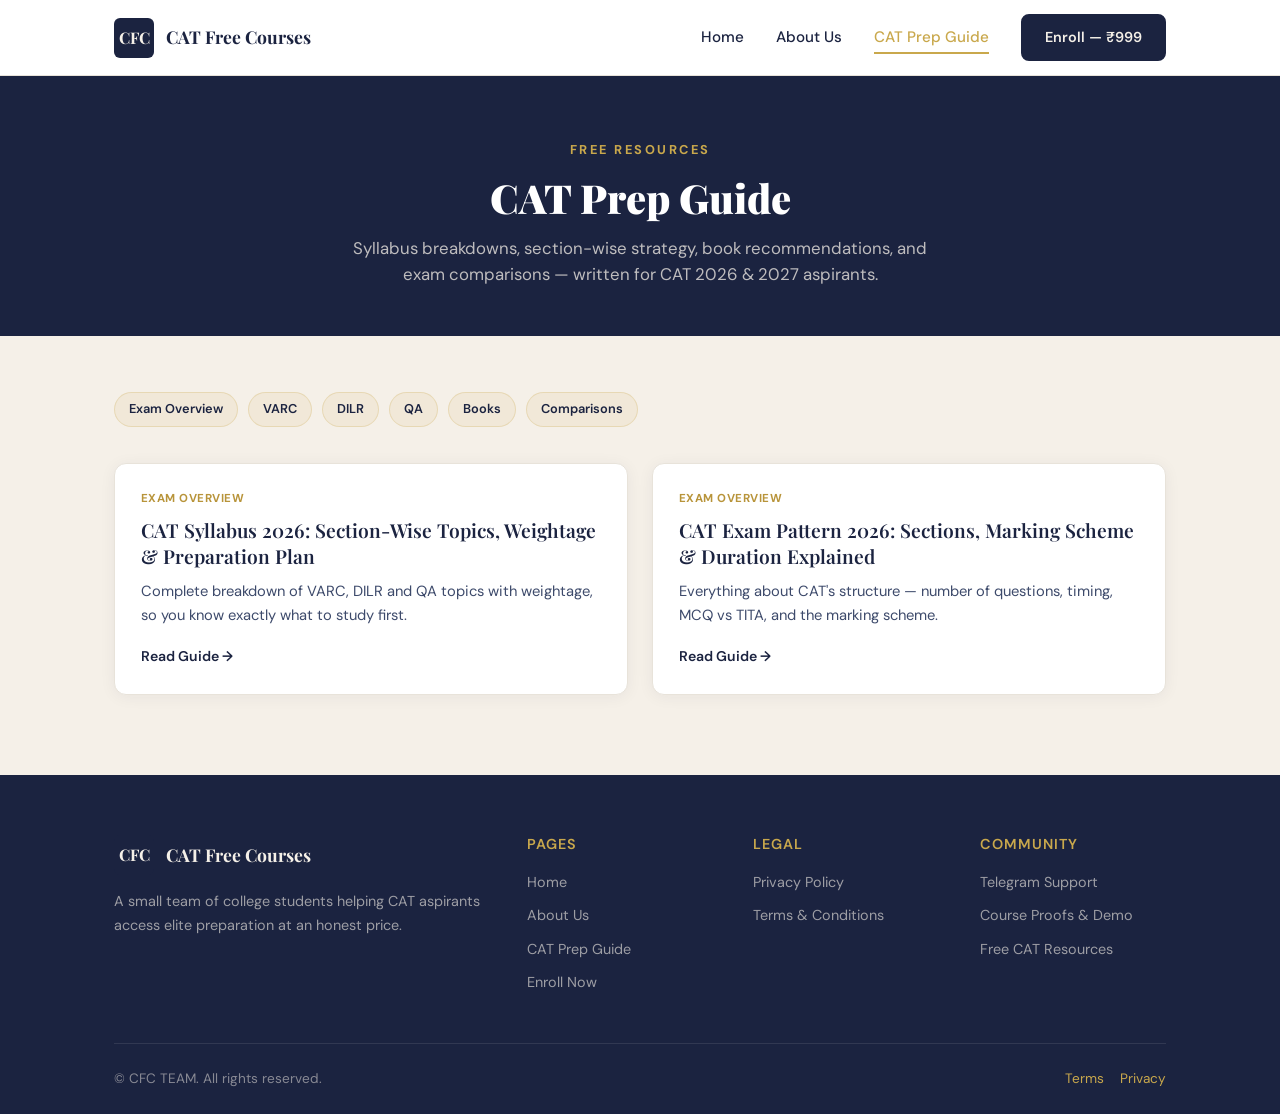
==== blog/index.html @ b79b040c "Phase 2: Add blog section with first 2 SEO articles (CAT Syllabus 2026, CAT Exam Pattern 2026), upda" ====
<!DOCTYPE html>
<html lang="en">
<head>
  <meta charset="UTF-8">
  <meta name="viewport" content="width=device-width, initial-scale=1.0">
  <title>CAT Prep Guide — Syllabus, Strategy & Exam Tips | CAT Free Courses</title>
  <meta name="description" content="Free CAT preparation guides — syllabus, exam pattern, VARC/DILR/QA strategy, book recommendations, and exam comparisons. Updated for CAT 2026.">

  <link rel="canonical" href="https://catfreecourses.online/blog/">

  <!-- Open Graph -->
  <meta property="og:type" content="website">
  <meta property="og:title" content="CAT Prep Guide — Syllabus, Strategy & Exam Tips">
  <meta property="og:description" content="Free CAT preparation guides — syllabus, exam pattern, VARC/DILR/QA strategy, book recommendations, and exam comparisons.">
  <meta property="og:url" content="https://catfreecourses.online/blog/">
  <meta property="og:site_name" content="CAT Free Courses">

  <link rel="preconnect" href="https://fonts.googleapis.com">
  <link rel="preconnect" href="https://fonts.gstatic.com" crossorigin>
  <link href="https://fonts.googleapis.com/css2?family=DM+Sans:opsz,wght@9..40,400;9..40,500;9..40,600;9..40,700&family=Playfair+Display:wght@700;800;900&display=swap" rel="stylesheet">
  <link rel="stylesheet" href="../style.css">
  <link rel="stylesheet" href="blog-style.css">
  <script src="../config.js"></script>
<script type="text/javascript">
(function(c,l,a,r,i,t,y){
c[a]=c[a]||function(){(c[a].q=c[a].q||[]).push(arguments)};
t=l.createElement(r);t.async=1;t.src="https://www.clarity.ms/tag/"+i;
y=l.getElementsByTagName(r)[0];y.parentNode.insertBefore(t,y);
})(window, document, "clarity", "script", "wy7g2sbil3");
</script>
</head>
<body>

<header id="site-header">
  <div class="header-inner">
    <a href="../index.html" class="logo">
      <div class="logo-mark">CFC</div>
      <span class="logo-text">CAT Free Courses</span>
    </a>
    <nav class="site-nav">
      <a href="../index.html" class="nav-link">Home</a>
      <a href="../about.html" class="nav-link">About Us</a>
      <a href="index.html" class="nav-link active">CAT Prep Guide</a>
      <a href="../checkout.html" class="btn btn-navy" style="padding:10px 22px;font-size:0.9rem;">Enroll — ₹999</a>
    </nav>
    <div class="hamburger" id="hamburger"><span></span><span></span><span></span></div>
  </div>
</header>
<div class="mobile-menu" id="mobile-menu">
  <a href="../index.html">Home</a>
  <a href="../about.html">About Us</a>
  <a href="index.html">CAT Prep Guide</a>
  <a href="../checkout.html">Enroll — ₹999</a>
</div>

<section class="blog-hero">
  <div class="container">
    <span class="section-eyebrow">Free Resources</span>
    <h1>CAT Prep Guide</h1>
    <p>Syllabus breakdowns, section-wise strategy, book recommendations, and exam comparisons — written for CAT 2026 &amp; 2027 aspirants.</p>
  </div>
</section>

<section class="blog-grid-wrap">
  <div class="container">
    <div class="blog-category-row">
      <span class="blog-category-tag">Exam Overview</span>
      <span class="blog-category-tag">VARC</span>
      <span class="blog-category-tag">DILR</span>
      <span class="blog-category-tag">QA</span>
      <span class="blog-category-tag">Books</span>
      <span class="blog-category-tag">Comparisons</span>
    </div>

    <div class="blog-grid">

      <div class="blog-card">
        <span class="blog-tag">Exam Overview</span>
        <h3><a href="cat-syllabus-2026.html">CAT Syllabus 2026: Section-Wise Topics, Weightage &amp; Preparation Plan</a></h3>
        <p>Complete breakdown of VARC, DILR and QA topics with weightage, so you know exactly what to study first.</p>
        <a href="cat-syllabus-2026.html" class="blog-read-more">Read Guide →</a>
      </div>

      <div class="blog-card">
        <span class="blog-tag">Exam Overview</span>
        <h3><a href="cat-exam-pattern-2026.html">CAT Exam Pattern 2026: Sections, Marking Scheme &amp; Duration Explained</a></h3>
        <p>Everything about CAT's structure — number of questions, timing, MCQ vs TITA, and the marking scheme.</p>
        <a href="cat-exam-pattern-2026.html" class="blog-read-more">Read Guide →</a>
      </div>

    </div>
  </div>
</section>

<footer id="site-footer">
  <div class="footer-inner">
    <div class="footer-grid">
      <div class="footer-brand">
        <a href="../index.html" class="logo" style="margin-bottom:14px;">
          <div class="logo-mark">CFC</div>
          <span class="logo-text" style="color:var(--cream);">CAT Free Courses</span>
        </a>
        <p>A small team of college students helping CAT aspirants access elite preparation at an honest price.</p>
      </div>
      <div class="footer-col">
        <h4>Pages</h4>
        <ul>
          <li><a href="../index.html">Home</a></li>
          <li><a href="../about.html">About Us</a></li>
          <li><a href="index.html">CAT Prep Guide</a></li>
          <li><a href="../checkout.html">Enroll Now</a></li>
        </ul>
      </div>
      <div class="footer-col">
        <h4>Legal</h4>
        <ul>
          <li><a href="../privacy.html">Privacy Policy</a></li>
          <li><a href="../terms.html">Terms &amp; Conditions</a></li>
        </ul>
      </div>
      <div class="footer-col">
        <h4>Community</h4>
        <ul>
          <li><a id="f-tg" href="#">Telegram Support</a></li>
          <li><a id="f-demo" href="#">Course Proofs &amp; Demo</a></li>
          <li><a id="f-free" href="#">Free CAT Resources</a></li>
        </ul>
      </div>
    </div>
    <div class="footer-bottom">
      <p>© CFC TEAM. All rights reserved.</p>
      <div style="display:flex;gap:16px;">
        <a href="../terms.html">Terms</a>
        <a href="../privacy.html">Privacy</a>
      </div>
    </div>
  </div>
</footer>

<script>
const header = document.getElementById('site-header');
window.addEventListener('scroll', () => header.classList.toggle('scrolled', window.scrollY > 40));
const ham = document.getElementById('hamburger');
const mob = document.getElementById('mobile-menu');
ham.addEventListener('click', () => mob.classList.toggle('open'));
document.getElementById('f-tg').href = CONFIG.links.telegram_admin;
document.getElementById('f-demo').href = CONFIG.links.telegram_demo_proofs;
document.getElementById('f-free').href = CONFIG.links.free_resources;
</script>
</body>
</html>
---- style.css ----
/* ============================================
   CAT FREE COURSES — PREMIUM LIGHT THEME
   Single unified theme. No dark mode. No toggle.
   ============================================ */

:root {
  --cream:          #F5F0E8;
  --white:          #FFFFFF;
  --navy:           #1B2340;
  --navy-soft:      #2C3659;
  --gold:           #C9A84C;
  --gold-hover:     #B8943A;
  --gold-light:     #E8D28A;
  --gold-dim:       rgba(201, 168, 76, 0.10);
  --gold-border:    rgba(201, 168, 76, 0.25);
  --text-primary:   #1B2340;
  --text-secondary: #3D4A6B;
  --text-muted:     #7A8099;
  --border:         #E8E3DA;
  --success:        #2D7A4F;
  --danger:         #c0392b;

  --container:  1100px;
  --radius:     12px;
  --radius-sm:  8px;
  --transition: all 0.2s ease;
  --shadow-card:       0 2px 16px rgba(27,35,64,0.06);
  --shadow-card-hover: 0 8px 32px rgba(27,35,64,0.12);
  --shadow-sm:         0 2px 8px rgba(0,0,0,0.04);
}

/* ─── RESET ─────────────────────────────── */
*, *::before, *::after { box-sizing: border-box; margin: 0; padding: 0; }
html { scroll-behavior: smooth; font-size: 16px; overflow-x: hidden; }
body {
  font-family: 'DM Sans', sans-serif;
  background: var(--cream);
  color: var(--text-primary);
  line-height: 1.6;
  -webkit-font-smoothing: antialiased;
}

/* ─── TYPOGRAPHY ─────────────────────────── */
h1, h2, h3, h4, h5, h6 {
  font-family: 'Playfair Display', serif;
  color: var(--navy);
  font-weight: 700;
  line-height: 1.25;
}
h1 { font-size: 3rem;   font-weight: 900; }
h2 { font-size: 2.25rem; font-weight: 700; }
h3 { font-size: 1.25rem; font-weight: 600; font-family: 'DM Sans', sans-serif; }
h4 { font-size: 1.1rem;  font-weight: 600; font-family: 'DM Sans', sans-serif; }
p  { color: var(--text-secondary); }
a  { color: inherit; text-decoration: none; transition: var(--transition); }
a:hover { color: var(--gold); }
small, .text-muted { color: var(--text-muted); font-size: 0.875rem; }

/* ─── LAYOUT ─────────────────────────────── */
.container {
  max-width: var(--container);
  margin: 0 auto;
  padding: 0 24px;
}
section { padding: 80px 0; }

/* ─── HEADER ─────────────────────────────── */
header {
  background: var(--white);
  border-bottom: 1px solid var(--border);
  position: sticky;
  top: 0;
  z-index: 100;
  transition: var(--transition);
}
header.scrolled { box-shadow: 0 2px 20px rgba(27,35,64,0.08); }

.header-inner {
  display: flex;
  align-items: center;
  justify-content: space-between;
  max-width: var(--container);
  margin: 0 auto;
  padding: 14px 24px;
}

.logo {
  display: flex;
  align-items: center;
  gap: 12px;
  text-decoration: none;
}
.logo-mark {
  width: 40px; height: 40px;
  background: var(--navy);
  color: var(--cream);
  border-radius: 6px;
  display: flex; align-items: center; justify-content: center;
  font-family: 'Playfair Display', serif;
  font-weight: 700; font-size: 1rem;
  flex-shrink: 0;
}
.logo-text {
  font-family: 'Playfair Display', serif;
  font-weight: 700; font-size: 1.1rem;
  color: var(--navy);
}

.site-nav {
  display: flex;
  align-items: center;
  gap: 32px;
}
.nav-link {
  font-size: 0.95rem; font-weight: 500;
  color: var(--navy);
  position: relative;
  transition: var(--transition);
}
.nav-link:hover, .nav-link.active { color: var(--gold); }
.nav-link::after {
  content: '';
  position: absolute; bottom: -4px; left: 0;
  width: 0; height: 2px;
  background: var(--gold);
  transition: width 0.2s ease;
}
.nav-link:hover::after, .nav-link.active::after { width: 100%; }

/* ─── BUTTONS ────────────────────────────── */
.btn {
  font-family: 'DM Sans', sans-serif;
  font-weight: 600;
  border-radius: var(--radius-sm);
  transition: var(--transition);
  display: inline-flex;
  align-items: center;
  justify-content: center;
  cursor: pointer;
  border: none;
}
.btn-primary {
  background: var(--gold);
  color: var(--navy);
  padding: 14px 32px;
  border: 2px solid var(--gold);
  font-size: 1rem;
}
.btn-primary:hover {
  background: var(--gold-hover);
  border-color: var(--gold-hover);
  color: var(--navy);
  box-shadow: 0 4px 16px rgba(201,168,76,0.3);
}
.btn-navy {
  background: var(--navy);
  color: var(--cream);
  padding: 14px 32px;
  border: 2px solid var(--navy);
  font-size: 1rem;
}
.btn-navy:hover {
  background: var(--navy-soft);
  border-color: var(--navy-soft);
  color: var(--cream);
}
.btn-ghost {
  background: transparent;
  border: 1.5px solid var(--gold);
  color: var(--navy);
  padding: 13px 32px;
  font-size: 1rem;
}
.btn-ghost:hover {
  background: var(--gold);
  color: var(--navy);
}
.btn-ghost-navy {
  background: transparent;
  border: 1.5px solid var(--navy);
  color: var(--navy);
  padding: 13px 32px;
  font-size: 1rem;
}
.btn-ghost-navy:hover {
  background: var(--navy);
  color: var(--cream);
}
.btn-full { width: 100%; }

/* ─── MOBILE MENU ────────────────────────── */
.hamburger {
  display: none;
  flex-direction: column;
  gap: 5px;
  cursor: pointer;
  padding: 8px;
}
.hamburger span {
  width: 24px; height: 2px;
  background: var(--navy);
  transition: var(--transition);
  display: block;
}
.mobile-menu {
  display: none;
  background: var(--white);
  border-bottom: 1px solid var(--border);
  position: sticky;
  top: 69px;
  z-index: 99;
}
.mobile-menu.open { display: block; }
.mobile-menu a {
  display: block;
  padding: 14px 24px;
  font-weight: 500;
  color: var(--navy);
  border-bottom: 1px solid var(--border);
}
.mobile-menu a:hover { background: var(--gold-dim); color: var(--gold); }

/* ─── HERO ───────────────────────────────── */
.hero {
  background: var(--cream);
  padding: 100px 0 80px;
  position: relative;
  overflow: hidden;
}
.hero::before {
  content: '';
  position: absolute;
  inset: 0;
  background-image:
    linear-gradient(var(--border) 1px, transparent 1px),
    linear-gradient(90deg, var(--border) 1px, transparent 1px);
  background-size: 40px 40px;
  opacity: 0.15;
  pointer-events: none;
}
.hero-content {
  max-width: 680px;
  margin: 0 auto;
  text-align: center;
  position: relative;
}
.hero-free-badge {
  display: inline-flex;
  align-items: center;
  gap: 10px;
  background: var(--white);
  border: 1px solid var(--gold-border);
  padding: 8px 18px;
  border-radius: 24px;
  margin-bottom: 32px;
  box-shadow: var(--shadow-sm);
  font-size: 0.9rem;
  color: var(--navy);
  font-weight: 500;
}
.badge-icon {
  width: 22px; height: 22px;
  background: var(--gold);
  border-radius: 50%;
  display: flex; align-items: center; justify-content: center;
  flex-shrink: 0;
}
.hero-title {
  font-family: 'Playfair Display', serif;
  font-size: 3.75rem;
  font-weight: 900;
  line-height: 1.1;
  margin-bottom: 24px;
  color: var(--navy);
}
.hero-title strong { color: var(--gold); font-style: italic; }
.hero-sub {
  font-size: 1.125rem;
  color: var(--text-secondary);
  margin-bottom: 40px;
  line-height: 1.75;
  max-width: 560px;
  margin-left: auto;
  margin-right: auto;
}
.hero-ctas {
  display: flex;
  flex-direction: column;
  align-items: center;
  gap: 16px;
  margin-bottom: 60px;
}
.hero-stats {
  display: flex;
  justify-content: center;
  gap: 48px;
  flex-wrap: wrap;
  padding-top: 40px;
  border-top: 1px solid var(--border);
}
.stat-item { text-align: center; }
.stat-num {
  font-family: 'Playfair Display', serif;
  font-size: 2.25rem;
  font-weight: 800;
  color: var(--navy);
  display: block;
}
.stat-label {
  font-size: 0.85rem;
  color: var(--text-muted);
  margin-top: 4px;
  display: block;
}

/* ─── TRUST BAR ──────────────────────────── */
.trust-bar {
  background: var(--white);
  padding: 18px 0;
  overflow: hidden;
  border-top: 1px solid var(--border);
  border-bottom: 1px solid var(--border);
}
.trust-track {
  display: flex;
  gap: 56px;
  animation: trust-scroll 30s linear infinite;
  white-space: nowrap;
}
.trust-item {
  display: inline-flex;
  align-items: center;
  gap: 10px;
  color: var(--text-muted);
  font-size: 0.875rem;
  flex-shrink: 0;
}
.trust-item .dot {
  width: 6px; height: 6px;
  background: var(--gold);
  border-radius: 50%;
  flex-shrink: 0;
}
@keyframes trust-scroll {
  0%   { transform: translateX(0); }
  100% { transform: translateX(-50%); }
}

/* ─── SECTION COMMON ─────────────────────── */
.section-center {
  text-align: center;
  max-width: 680px;
  margin: 0 auto 56px;
}
.section-eyebrow {
  display: block;
  font-size: 0.8rem;
  font-weight: 700;
  color: var(--gold);
  letter-spacing: 2.5px;
  text-transform: uppercase;
  margin-bottom: 12px;
}
.section-title {
  font-family: 'Playfair Display', serif;
  font-size: 2.5rem;
  font-weight: 700;
  color: var(--navy);
  margin-bottom: 16px;
}
.section-sub {
  font-size: 1.05rem;
  color: var(--text-secondary);
  line-height: 1.7;
}
/* Gold rule above section titles */
.section-center .section-title::before,
.section-center h2::before {
  content: '';
  display: block;
  width: 40px; height: 2px;
  background: var(--gold);
  margin: 0 auto 16px;
}

/* ─── WHAT YOU'LL GET ────────────────────── */
.what-you-get-grid {
  display: grid;
  grid-template-columns: 1fr 1fr;
  gap: 28px;
  margin-top: 48px;
  align-items: start;
}
/* Free card */
.free-course-card {
  background: var(--white);
  border: 2px solid var(--gold-border);
  border-radius: var(--radius);
  padding: 36px;
  box-shadow: var(--shadow-card);
  transition: var(--transition);
}
.free-course-card:hover {
  border-color: var(--gold);
  box-shadow: var(--shadow-card-hover);
}
/* Premium card */
.premium-course-card {
  background: var(--white);
  border: 2px solid var(--navy-soft);
  border-top: 4px solid var(--gold);
  border-radius: var(--radius);
  padding: 36px;
  box-shadow: var(--shadow-card);
  transition: var(--transition);
  position: relative;
}
.premium-course-card:hover {
  box-shadow: var(--shadow-card-hover);
}
.premium-course-card::before {
  content: 'Best Value';
  position: absolute;
  top: -14px; right: 28px;
  background: var(--gold);
  color: var(--navy);
  padding: 4px 14px;
  border-radius: 12px;
  font-size: 0.75rem;
  font-weight: 700;
  font-family: 'DM Sans', sans-serif;
  letter-spacing: 0.5px;
}

/* Card badges */
.pricing-badge-top {
  display: inline-block;
  padding: 5px 14px;
  border-radius: 20px;
  font-size: 0.8rem;
  font-weight: 700;
  font-family: 'DM Sans', sans-serif;
  letter-spacing: 0.5px;
  margin-bottom: 16px;
}
.badge-free {
  background: var(--gold-dim);
  border: 1px solid var(--gold-border);
  color: var(--gold-hover);
}
.badge-premium {
  background: var(--navy);
  border: 1px solid var(--navy);
  color: var(--cream);
}

.pricing-name {
  font-family: 'Playfair Display', serif;
  font-size: 1.4rem;
  font-weight: 700;
  color: var(--navy);
  margin-bottom: 20px;
}

/* Price display */
.price-block {
  margin-bottom: 24px;
  text-align: center;
}
.price-original {
  font-size: 1.1rem;
  color: var(--text-muted);
  text-decoration: line-through;
  display: block;
  margin-bottom: 4px;
}
.price-current {
  font-family: 'Playfair Display', serif;
  font-size: 3rem;
  font-weight: 800;
  color: var(--gold);
  display: block;
  line-height: 1;
}
.price-coupon-note {
  font-size: 0.82rem;
  color: var(--text-muted);
  margin-top: 8px;
}
.price-coupon-note strong { color: var(--gold-hover); }

/* Checklist */
.pricing-checklist-simple {
  list-style: none;
  padding: 0; margin: 0;
  margin: 20px 0 28px;
}
.pricing-checklist-simple li {
  display: flex;
  align-items: flex-start;
  gap: 10px;
  padding: 9px 0;
  border-bottom: 1px solid var(--border);
  font-size: 0.95rem;
  color: var(--text-secondary);
}
.pricing-checklist-simple li:last-child { border-bottom: none; }
.check-icon {
  color: var(--gold);
  font-weight: 700;
  font-size: 0.9rem;
  flex-shrink: 0;
  margin-top: 2px;
}

/* ─── DEMO GRID ──────────────────────────── */
.demo-grid {
  display: grid;
  grid-template-columns: repeat(auto-fit, minmax(260px, 1fr));
  gap: 24px;
  margin-top: 40px;
}
.demo-card {
  background: var(--white);
  border: 1px solid var(--border);
  border-radius: var(--radius);
  padding: 32px 28px;
  text-align: center;
  box-shadow: var(--shadow-card);
  transition: var(--transition);
  text-decoration: none;
  display: block;
}
.demo-card:hover {
  box-shadow: var(--shadow-card-hover);
  border-color: var(--gold-border);
}
.demo-icon {
  width: 64px; height: 64px;
  background: var(--gold-dim);
  border: 1px solid var(--gold-border);
  border-radius: 50%;
  display: flex;
  align-items: center;
  justify-content: center;
  margin: 0 auto 20px;
}
.demo-card h3 {
  font-size: 1.1rem;
  margin-bottom: 8px;
  color: var(--navy);
}
.demo-card p {
  font-size: 0.9rem;
  color: var(--text-secondary);
  margin-bottom: 14px;
  line-height: 1.6;
}
.demo-arrow {
  color: var(--gold);
  font-size: 0.85rem;
  font-weight: 600;
}

/* ─── REVIEWS ────────────────────────────── */
.reviews-grid {
  display: grid;
  grid-template-columns: repeat(auto-fit, minmax(260px, 1fr));
  gap: 24px;
  margin-top: 40px;
}
.review-card {
  background: var(--white);
  border: 1px solid var(--border);
  border-radius: var(--radius);
  overflow: hidden;
  box-shadow: var(--shadow-card);
}
.review-card img {
  width: 100%;
  height: 520px;
  object-fit: contain;
  display: block;
}
.review-meta {
  padding: 14px 16px;
  text-align: center;
}
.review-meta span {
  display: block;
  font-size: 0.9rem;
  font-weight: 600;
  color: var(--navy);
}
.review-meta .stars { color: var(--gold); font-size: 0.85rem; margin-top: 4px; }
.reviews-placeholder {
  grid-column: 1 / -1;
  text-align: center;
  padding: 60px 20px;
  color: var(--text-secondary);
}
.reviews-placeholder a { color: var(--gold); }

/* ─── TESTIMONIALS ───────────────────────── */
.testimonials-scroll {
  display: flex;
  gap: 24px;
  overflow-x: auto;
  padding-bottom: 20px;
  margin-top: 40px;
  scroll-behavior: smooth;
}
.testimonials-scroll::-webkit-scrollbar { height: 4px; }
.testimonials-scroll::-webkit-scrollbar-track { background: var(--border); }
.testimonials-scroll::-webkit-scrollbar-thumb { background: var(--gold); border-radius: 4px; }
.testimonial-card {
  background: var(--white);
  border: 1px solid var(--border);
  border-radius: var(--radius);
  padding: 28px;
  min-width: 300px;
  box-shadow: var(--shadow-card);
  transition: var(--transition);
  flex-shrink: 0;
}
.testimonial-card:hover {
  border-color: var(--gold-border);
  box-shadow: var(--shadow-card-hover);
}
.t-stars { color: var(--gold); font-size: 1rem; margin-bottom: 12px; }
.t-text {
  font-size: 0.95rem;
  color: var(--text-secondary);
  font-style: italic;
  margin-bottom: 14px;
  line-height: 1.65;
}
.t-name { font-weight: 600; color: var(--navy); font-size: 0.9rem; }

/* ─── PRICING SECTION ────────────────────── */
.pricing-wrap {
  max-width: 500px;
  margin: 0 auto;
}
.pricing-card {
  background: var(--white);
  border: 1px solid var(--border);
  border-top: 3px solid var(--gold);
  border-radius: var(--radius);
  padding: 40px;
  box-shadow: var(--shadow-card);
  transition: var(--transition);
}
.pricing-card:hover {
  box-shadow: var(--shadow-card-hover);
  border-color: var(--gold);
  border-top-color: var(--gold);
}
.pricing-checklist {
  list-style: none;
  display: grid;
  grid-template-columns: 1fr 1fr;
  gap: 14px;
  margin: 24px 0 32px;
}
.pricing-checklist li {
  display: flex;
  align-items: flex-start;
  gap: 10px;
  font-size: 0.9rem;
  color: var(--text-secondary);
}
.pricing-checklist li .check-icon {
  min-width: 20px; height: 20px;
  background: var(--gold);
  color: var(--navy);
  border-radius: 50%;
  display: flex; align-items: center; justify-content: center;
  font-size: 11px;
  font-weight: 700;
  flex-shrink: 0;
  margin-top: 2px;
}

/* ─── FAQ ────────────────────────────────── */
.faq-list {
  max-width: 700px;
  margin: 0 auto 48px;
}
.faq-item {
  background: var(--white);
  border: 1px solid var(--border);
  border-radius: var(--radius);
  overflow: hidden;
  margin-bottom: 10px;
  transition: var(--transition);
}
.faq-item:hover { border-color: var(--gold-border); box-shadow: var(--shadow-sm); }
.faq-item.open { background: var(--gold-dim); border-color: var(--gold-border); }
.faq-q {
  display: flex;
  align-items: center;
  justify-content: space-between;
  padding: 18px 22px;
  cursor: pointer;
  font-family: 'DM Sans', sans-serif;
  font-weight: 500;
  color: var(--navy);
  font-size: 1rem;
  background: transparent;
  border: none;
  width: 100%;
  text-align: left;
}
.faq-q:hover { color: var(--gold); }
.faq-toggle {
  width: 28px; height: 28px;
  border-radius: 50%;
  border: 1px solid var(--gold-border);
  background: transparent;
  color: var(--text-secondary);
  font-size: 1.2rem;
  font-weight: 700;
  display: flex; align-items: center; justify-content: center;
  transition: var(--transition);
  flex-shrink: 0;
}
.faq-item.open .faq-toggle {
  background: var(--gold);
  color: var(--navy);
  border-color: var(--gold);
}
.faq-a { max-height: 0; overflow: hidden; transition: max-height 0.25s ease; }
.faq-a-inner {
  padding: 4px 22px 18px;
  color: var(--text-secondary);
  font-size: 0.95rem;
  line-height: 1.7;
}
.faq-item.open .faq-a { max-height: 500px; }

/* ─── WHO IS THIS FOR ────────────────────── */
.target-cards {
  display: flex;
  flex-wrap: wrap;
  justify-content: center;
  gap: 24px;
  margin: 40px 0;
}
.target-card {
  background: var(--white);
  border: 1px solid var(--border);
  border-radius: var(--radius);
  padding: 32px 28px;
  flex: 1;
  max-width: 300px;
  box-shadow: var(--shadow-card);
  transition: var(--transition);
}
.target-card:hover { box-shadow: var(--shadow-card-hover); border-color: var(--gold-border); }
.target-year {
  font-family: 'Playfair Display', serif;
  font-size: 2rem;
  font-weight: 800;
  color: var(--gold);
  display: block;
  margin-bottom: 12px;
}
.target-note {
  text-align: center;
  font-size: 0.95rem;
  color: var(--text-secondary);
  max-width: 600px;
  margin: 0 auto;
  line-height: 1.7;
}

/* ─── FOOTER ─────────────────────────────── */
footer {
  background: var(--navy);
  color: var(--cream);
  padding: 60px 0 24px;
}
.footer-inner {
  max-width: var(--container);
  margin: 0 auto;
  padding: 0 24px;
}
.footer-grid {
  display: grid;
  grid-template-columns: 2fr 1fr 1fr 1fr;
  gap: 40px;
  margin-bottom: 40px;
}
.footer-brand p {
  color: rgba(245,240,232,0.6);
  font-size: 0.9rem;
  line-height: 1.7;
  margin-top: 14px;
}
.footer-col h4 {
  color: var(--gold);
  font-size: 0.9rem;
  margin-bottom: 16px;
  font-weight: 600;
  text-transform: uppercase;
  letter-spacing: 1px;
  font-family: 'DM Sans', sans-serif;
}
.footer-col ul { list-style: none; }
.footer-col li { margin-bottom: 8px; }
.footer-col a {
  color: rgba(245,240,232,0.6);
  font-size: 0.9rem;
  transition: var(--transition);
}
.footer-col a:hover { color: var(--gold); }
.footer-bottom {
  border-top: 1px solid rgba(245,240,232,0.1);
  padding-top: 24px;
  display: flex;
  justify-content: space-between;
  align-items: center;
  flex-wrap: wrap;
  gap: 12px;
}
.footer-bottom p { color: rgba(245,240,232,0.5); font-size: 0.85rem; }
.footer-bottom a { color: var(--gold); font-size: 0.85rem; }

/* ─── CHECKOUT PAGE ──────────────────────── */
.checkout-page {
  background: var(--cream);
  min-height: 80vh;
  padding: 60px 20px;
}
.checkout-wrap {
  max-width: 540px;
  margin: 0 auto;
}

/* Stepper */
.stepper {
  display: flex;
  align-items: center;
  justify-content: center;
  margin-bottom: 40px;
  gap: 0;
}
.step-node {
  display: flex;
  flex-direction: column;
  align-items: center;
  gap: 8px;
  position: relative;
}
.step-circle {
  width: 36px; height: 36px;
  border-radius: 50%;
  border: 2px solid var(--border);
  background: var(--white);
  display: flex; align-items: center; justify-content: center;
  font-family: 'DM Sans', sans-serif;
  font-weight: 600;
  font-size: 0.9rem;
  color: var(--text-muted);
  transition: var(--transition);
}
.step-label {
  font-size: 0.78rem;
  font-weight: 500;
  color: var(--text-muted);
  transition: var(--transition);
}
.step-node.active .step-circle {
  border-color: var(--gold);
  background: var(--gold);
  color: var(--navy);
}
.step-node.active .step-label { color: var(--navy); }
.step-node.done .step-circle {
  border-color: var(--success);
  background: var(--success);
  color: var(--white);
}
.step-line {
  flex: 1;
  height: 2px;
  background: var(--border);
  min-width: 60px;
  transition: var(--transition);
  margin-top: -18px;
}
.step-line.done { background: var(--success); }

/* Panels */
.checkout-panel { display: none; }
.checkout-panel.active { display: block; }
.panel-header { margin-bottom: 28px; }
.panel-header h2 {
  font-family: 'Playfair Display', serif;
  font-size: 1.75rem;
  color: var(--navy);
  margin-bottom: 8px;
}
.panel-header p { color: var(--text-secondary); font-size: 0.95rem; }

/* Course Summary Card */
.course-summary-card {
  background: var(--white);
  border: 1px solid var(--border);
  border-top: 3px solid var(--gold);
  border-radius: var(--radius);
  padding: 28px;
  box-shadow: var(--shadow-card);
  margin-bottom: 20px;
}
.cs-price {
  display: flex;
  align-items: baseline;
  gap: 14px;
  margin: 14px 0 20px;
}
.cs-original {
  font-size: 1rem;
  color: var(--text-muted);
  text-decoration: line-through;
}
.cs-current {
  font-family: 'Playfair Display', serif;
  font-size: 2.25rem;
  font-weight: 800;
  color: var(--gold);
}
.cs-list {
  list-style: none;
  margin: 0 0 16px;
}
.cs-list li {
  display: flex;
  align-items: center;
  gap: 10px;
  padding: 8px 0;
  border-bottom: 1px solid var(--border);
  font-size: 0.9rem;
  color: var(--text-secondary);
}
.cs-list li:last-child { border-bottom: none; }
.ck {
  color: var(--gold);
  font-weight: 700;
  flex-shrink: 0;
}
.course-meta {
  display: flex;
  flex-wrap: wrap;
  gap: 8px;
  margin-top: 14px;
}
.meta-tag {
  background: var(--gold-dim);
  border: 1px solid var(--gold-border);
  color: var(--gold-hover);
  padding: 4px 12px;
  border-radius: 12px;
  font-size: 0.78rem;
  font-weight: 600;
}

/* Coupon Section */
.coupon-section {
  background: var(--white);
  border: 1px solid var(--border);
  border-radius: var(--radius-sm);
  padding: 20px;
  margin-bottom: 20px;
}
.coupon-section label {
  display: block;
  font-size: 0.9rem;
  font-weight: 500;
  color: var(--navy);
  margin-bottom: 10px;
}
.coupon-row {
  display: flex;
  gap: 10px;
}
.coupon-row input {
  flex: 1;
  padding: 10px 14px;
  border: 1px solid var(--border);
  border-radius: var(--radius-sm);
  background: var(--cream);
  color: var(--navy);
  font-family: 'DM Sans', sans-serif;
  font-size: 0.95rem;
  outline: none;
  transition: var(--transition);
}
.coupon-row input:focus { border-color: var(--gold); box-shadow: 0 0 0 3px var(--gold-dim); }
.coupon-row input::placeholder { color: var(--text-muted); }
.coupon-row button {
  padding: 10px 20px;
  background: var(--gold);
  color: var(--navy);
  border: none;
  border-radius: var(--radius-sm);
  font-weight: 600;
  font-family: 'DM Sans', sans-serif;
  cursor: pointer;
  transition: var(--transition);
}
.coupon-row button:hover { background: var(--gold-hover); }
#coupon-message { font-size: 0.8rem; margin-top: 8px; }

/* QR Section */
.qr-container {
  background: var(--white);
  border: 1px solid var(--border);
  border-radius: var(--radius);
  padding: 32px;
  text-align: center;
  box-shadow: var(--shadow-card);
  margin-bottom: 20px;
}
.qr-box {
  display: flex;
  justify-content: center;
  align-items: center;
  width: 210px;
  height: 210px;
  background: var(--white);
  border: 1px solid var(--border);
  border-radius: 8px;
  margin: 0 auto 20px;
  padding: 5px;
}
.qr-expired-msg {
  display: none;
  flex-direction: column;
  align-items: center;
  gap: 10px;
  color: var(--text-secondary);
  font-size: 0.9rem;
}
.amount-tag {
  font-family: 'Playfair Display', serif;
  font-size: 2.5rem;
  font-weight: 800;
  color: var(--gold);
  margin-bottom: 16px;
}
.upi-copy-row {
  display: flex;
  align-items: center;
  justify-content: center;
  gap: 12px;
  background: var(--cream);
  border: 1px solid var(--border);
  border-radius: var(--radius-sm);
  padding: 10px 16px;
  margin-bottom: 20px;
}
.upi-id-text {
  font-family: 'DM Sans', sans-serif;
  font-size: 0.95rem;
  color: var(--navy);
  font-weight: 500;
}
.copy-btn {
  padding: 6px 14px;
  background: var(--gold-dim);
  border: 1px solid var(--gold-border);
  border-radius: 6px;
  color: var(--gold-hover);
  font-weight: 600;
  font-size: 0.8rem;
  cursor: pointer;
  font-family: 'DM Sans', sans-serif;
  transition: var(--transition);
}
.copy-btn:hover { background: var(--gold); color: var(--navy); }
.timer-section { margin-top: 4px; }
.timer-label { font-size: 0.8rem; color: var(--text-muted); margin-bottom: 8px; }
.timer-bar {
  height: 4px;
  background: var(--border);
  border-radius: 4px;
  overflow: hidden;
  margin-bottom: 8px;
}
.timer-fill {
  height: 100%;
  background: var(--gold);
  border-radius: 4px;
  transition: width 1s linear, background 0.5s;
}
.timer-fill.warning { background: #e67e22; }
.timer-display {
  font-family: 'Playfair Display', serif;
  font-size: 1.4rem;
  font-weight: 700;
  color: var(--navy);
}
.timer-display.warning { color: #e67e22; }

/* Payment steps */
.payment-steps {
  background: var(--cream);
  border: 1px solid var(--border);
  border-left: 3px solid var(--gold);
  border-radius: var(--radius-sm);
  padding: 20px 24px;
  margin-bottom: 20px;
}
.payment-steps h4 { color: var(--navy); margin-bottom: 12px; font-size: 0.95rem; }
.payment-steps ol {
  list-style: decimal;
  padding-left: 20px;
}
.payment-steps li {
  font-size: 0.9rem;
  color: var(--text-secondary);
  padding: 4px 0;
  line-height: 1.55;
}

/* Proof Form */
.proof-form { padding: 0; }
.form-field { margin-bottom: 18px; }
.form-field label {
  display: block;
  font-size: 0.875rem;
  font-weight: 600;
  color: var(--navy);
  margin-bottom: 8px;
}
.form-field input {
  width: 100%;
  padding: 12px 16px;
  border: 1px solid var(--border);
  border-radius: var(--radius-sm);
  background: var(--white);
  color: var(--navy);
  font-family: 'DM Sans', sans-serif;
  font-size: 0.95rem;
  outline: none;
  transition: var(--transition);
}
.form-field input:focus {
  border-color: var(--gold);
  box-shadow: 0 0 0 3px var(--gold-dim);
}
.form-field input::placeholder { color: var(--text-muted); }
.file-label {
  display: block;
  border: 2px dashed var(--gold-border);
  border-radius: var(--radius);
  padding: 32px 20px;
  text-align: center;
  cursor: pointer;
  background: var(--gold-dim);
  transition: var(--transition);
}
.file-label:hover { border-color: var(--gold); background: rgba(201,168,76,0.15); }
.file-icon { display: block; margin-bottom: 8px; }
.file-text {
  display: block;
  font-weight: 600;
  color: var(--navy);
  font-size: 0.95rem;
}
.file-subtext { display: block; font-size: 0.8rem; color: var(--text-muted); margin-top: 4px; }
input[type="file"] { display: none; }
.file-selected-name {
  font-size: 0.82rem;
  color: var(--success);
  margin-top: 6px;
  font-weight: 600;
}
.submit-loader { display: none; }
.btn:disabled { opacity: 0.6; cursor: not-allowed; }

/* ─── INNER PAGES (about, privacy, terms) ── */
.inner-page { padding: 60px 0 80px; }
.inner-wrap {
  max-width: 720px;
  margin: 0 auto;
  padding: 0 24px;
}
.page-title {
  font-family: 'Playfair Display', serif;
  font-size: 2.5rem;
  font-weight: 900;
  color: var(--navy);
  margin-bottom: 8px;
}
.page-title::after {
  content: '';
  display: block;
  width: 48px; height: 3px;
  background: var(--gold);
  margin-top: 14px;
}
.effective-date {
  font-size: 0.85rem;
  color: var(--text-muted);
  margin-bottom: 40px;
}
.about-lead {
  font-size: 1.15rem;
  color: var(--text-secondary);
  line-height: 1.8;
  margin-bottom: 20px;
}
.values-grid {
  display: grid;
  grid-template-columns: repeat(auto-fit, minmax(220px, 1fr));
  gap: 24px;
  margin-top: 32px;
  margin-bottom: 40px;
}
.value-card {
  background: var(--white);
  border: 1px solid var(--border);
  border-radius: var(--radius);
  padding: 28px;
  box-shadow: var(--shadow-card);
  text-align: center;
  transition: var(--transition);
}
.value-card:hover { border-color: var(--gold-border); box-shadow: var(--shadow-card-hover); }
.value-card h3 { font-size: 1.1rem; margin-bottom: 10px; color: var(--navy); }
.value-card p { font-size: 0.9rem; color: var(--text-secondary); line-height: 1.65; }
.about-ctas { display: flex; gap: 16px; flex-wrap: wrap; }

/* Legal pages */
.legal-section { margin-bottom: 36px; }
.legal-section h2 {
  font-family: 'Playfair Display', serif;
  font-size: 1.3rem;
  font-weight: 700;
  color: var(--navy);
  margin-bottom: 12px;
  padding-bottom: 8px;
  border-bottom: 1px solid var(--border);
}
.legal-section p {
  font-size: 0.95rem;
  color: var(--text-secondary);
  line-height: 1.75;
  margin-bottom: 12px;
}
.legal-section ul {
  padding-left: 24px;
  margin-bottom: 12px;
}
.legal-section li {
  font-size: 0.95rem;
  color: var(--text-secondary);
  line-height: 1.75;
  margin-bottom: 6px;
}
.contact-box {
  background: var(--cream);
  border: 1px solid var(--border);
  border-left: 3px solid var(--gold);
  border-radius: var(--radius-sm);
  padding: 16px 20px;
  font-size: 0.95rem;
  color: var(--text-secondary);
  display: flex;
  flex-direction: column;
  gap: 6px;
}
.contact-box a { color: var(--gold); font-weight: 500; }
.legal-note {
  margin-top: 40px;
  padding: 20px 24px;
  background: var(--gold-dim);
  border: 1px solid var(--gold-border);
  border-radius: var(--radius);
  font-size: 0.9rem;
  color: var(--text-secondary);
  line-height: 1.7;
}

/* ─── THANK YOU PAGE ─────────────────────── */
.thankyou-page {
  background: var(--cream);
  min-height: 80vh;
  padding: 60px 20px;
}
.thankyou-wrap {
  max-width: 500px;
  margin: 0 auto;
  text-align: center;
}
.thankyou-title {
  font-family: 'Playfair Display', serif;
  font-size: 2.25rem;
  font-weight: 900;
  color: var(--navy);
  margin-bottom: 16px;
}
.thankyou-sub {
  font-size: 1rem;
  color: var(--text-secondary);
  line-height: 1.7;
  margin-bottom: 28px;
}
.thankyou-actions { display: flex; flex-direction: column; gap: 12px; }
.thankyou-note {
  background: var(--white);
  border: 1px solid var(--border);
  border-radius: var(--radius);
  padding: 18px 22px;
  font-size: 0.9rem;
  color: var(--text-secondary);
  text-align: left;
  line-height: 1.65;
}
.mini-faq { margin-top: 40px; text-align: left; }
.mini-faq-item {
  background: var(--white);
  border: 1px solid var(--border);
  border-radius: var(--radius);
  padding: 20px;
  margin-bottom: 12px;
  box-shadow: var(--shadow-card);
}
.mini-faq-item strong {
  display: flex;
  align-items: center;
  gap: 4px;
  color: var(--navy);
  font-size: 0.95rem;
  margin-bottom: 8px;
}
.mini-faq-item p {
  font-size: 0.875rem;
  color: var(--text-secondary);
  line-height: 1.6;
  margin: 0;
}

/* ─── SCROLL REVEAL ──────────────────────── */
.reveal { opacity: 0; transform: translateY(20px); transition: all 0.6s ease; }
.reveal.visible { opacity: 1; transform: translateY(0); }

/* ─── UTILITIES ──────────────────────────── */
.text-center { text-align: center; }
.mt-40 { margin-top: 40px; }
.mb-40 { margin-bottom: 40px; }

/* ─── SCROLLBAR ──────────────────────────── */
::-webkit-scrollbar { width: 6px; }
::-webkit-scrollbar-track { background: var(--cream); }
::-webkit-scrollbar-thumb { background: var(--gold-border); border-radius: 6px; }
::-webkit-scrollbar-thumb:hover { background: var(--gold); }

/* ─── RESPONSIVE ─────────────────────────── */
@media (max-width: 1024px) {
  .footer-grid { grid-template-columns: 1fr 1fr; }
}

@media (max-width: 768px) {
  h1 { font-size: 2.25rem; }
  .hero-title { font-size: 2.5rem; }
  .hero-stats { gap: 28px; }
  .what-you-get-grid { grid-template-columns: 1fr; }
  .pricing-checklist { grid-template-columns: 1fr; }
  .target-cards { flex-direction: column; align-items: center; }
  .target-card { max-width: 100%; }
  .values-grid { grid-template-columns: 1fr; }
  .footer-grid { grid-template-columns: 1fr; gap: 28px; }
  .footer-bottom { flex-direction: column; text-align: center; }
  .about-ctas { flex-direction: column; }
  .hamburger { display: flex; }
  .site-nav { display: none; }
  .section-title { font-size: 2rem; }
}

@media (max-width: 480px) {
  .hero { padding: 64px 0 60px; }
  .hero-title { font-size: 2rem; }
  .hero-free-badge { font-size: 0.82rem; }
  .checkout-wrap { padding: 0; }
  .step-label { font-size: 0.7rem; }
  .qr-box { width: 180px; height: 180px; }
}

@media print {
  .hamburger, .mobile-menu { display: none !important; }
  body { background: white; color: black; }
}

/* ---- OFFER STRIP ---- */
.offer-strip {
  background: var(--navy);
  border-bottom: 1px solid var(--gold-border);
  padding: 10px 0;
  display: flex;
  align-items: center;
  width: 100%;
}

.offer-scroll-area {
  flex: 1;
  overflow: hidden;
  position: relative;
}

.offer-scroll-area::before,
.offer-scroll-area::after {
  content: '';
  position: absolute;
  top: 0; bottom: 0;
  width: 60px;
  z-index: 2;
  pointer-events: none;
}
.offer-scroll-area::before {
  left: 0;
  background: linear-gradient(to right, var(--navy), transparent);
}
.offer-scroll-area::after {
  right: 0;
  background: linear-gradient(to left, var(--navy), transparent);
}

.offer-track {
  display: flex;
  align-items: center;
  gap: 32px;
  width: max-content;
  animation: offerscroll 28s linear infinite;
}

.offer-item {
  font-size: 0.82rem;
  font-weight: 500;
  color: rgba(245, 240, 232, 0.75);
  white-space: nowrap;
  letter-spacing: 0.02em;
}

.offer-item strong { color: var(--gold); font-weight: 700; }

.offer-tag {
  display: inline-block;
  background: var(--gold-dim);
  border: 1px solid var(--gold-border);
  color: var(--gold);
  font-size: 0.68rem;
  font-weight: 700;
  letter-spacing: 1.5px;
  padding: 2px 8px;
  border-radius: 4px;
  margin-right: 10px;
  vertical-align: middle;
}

.offer-sep {
  color: var(--gold-border);
  font-size: 1rem;
  flex-shrink: 0;
}

.offer-timer {
  display: flex;
  align-items: center;
  gap: 4px;
  background: rgba(201,168,76,0.08);
  border: 1px solid var(--gold-border);
  border-radius: 6px;
  padding: 5px 14px;
  white-space: nowrap;
  flex-shrink: 0;
  margin-right: 16px;
  margin-left: 12px;
}

.timer-label {
  font-size: 0.72rem;
  color: rgba(245,240,232,0.5);
  margin-right: 6px;
  font-weight: 500;
  letter-spacing: 0.5px;
}

.timer-val {
  font-family: 'Playfair Display', serif;
  font-size: 0.95rem;
  font-weight: 700;
  color: var(--gold);
  min-width: 20px;
  text-align: center;
}

.timer-unit {
  font-size: 0.68rem;
  color: rgba(245,240,232,0.4);
  margin-right: 4px;
  font-weight: 500;
}

@keyframes offerscroll {
  0%   { transform: translateX(0); }
  100% { transform: translateX(-50%); }
}

@media (max-width: 768px) {
  .offer-timer { display: none; }
}
---- blog/blog-style.css ----
/* ============================================
   CAT FREE COURSES — BLOG STYLES
   Extends style.css. Load AFTER style.css.
   ============================================ */

/* ─── BLOG LISTING PAGE ─────────────────────── */
.blog-hero {
  background: var(--navy);
  padding: 64px 0 48px;
  text-align: center;
}
.blog-hero .section-eyebrow { color: var(--gold); }
.blog-hero h1 {
  color: var(--white);
  font-size: 2.5rem;
  margin: 10px 0 12px;
}
.blog-hero p {
  color: rgba(245,240,232,0.75);
  max-width: 580px;
  margin: 0 auto;
  font-size: 1.05rem;
}

.blog-grid-wrap { padding: 56px 0 80px; background: var(--cream); }

.blog-category-row {
  display: flex;
  flex-wrap: wrap;
  gap: 10px;
  margin-bottom: 36px;
}
.blog-category-tag {
  font-size: 0.8rem;
  font-weight: 600;
  color: var(--navy);
  background: var(--gold-dim);
  border: 1px solid var(--gold-border);
  padding: 6px 14px;
  border-radius: 999px;
}

.blog-grid {
  display: grid;
  grid-template-columns: repeat(auto-fit, minmax(300px, 1fr));
  gap: 24px;
}
.blog-card {
  background: var(--white);
  border: 1px solid var(--border);
  border-radius: var(--radius);
  padding: 26px;
  box-shadow: var(--shadow-card);
  transition: var(--transition);
  display: flex;
  flex-direction: column;
}
.blog-card:hover { box-shadow: var(--shadow-card-hover); transform: translateY(-3px); }
.blog-card .blog-tag {
  font-size: 0.72rem;
  font-weight: 700;
  letter-spacing: 0.04em;
  text-transform: uppercase;
  color: var(--gold-hover);
  margin-bottom: 10px;
}
.blog-card h3 {
  font-family: 'Playfair Display', serif;
  font-size: 1.2rem;
  color: var(--navy);
  margin-bottom: 10px;
  line-height: 1.35;
}
.blog-card p {
  font-size: 0.92rem;
  color: var(--text-secondary);
  margin-bottom: 18px;
  flex-grow: 1;
}
.blog-card a.blog-read-more {
  font-size: 0.88rem;
  font-weight: 600;
  color: var(--navy);
}
.blog-card a.blog-read-more:hover { color: var(--gold-hover); }

/* ─── ARTICLE PAGE ─────────────────────────── */
.article-page { padding: 48px 0 80px; background: var(--cream); }
.article-wrap {
  max-width: 780px;
  margin: 0 auto;
  padding: 0 24px;
}
.article-breadcrumb {
  font-size: 0.82rem;
  color: var(--text-muted);
  margin-bottom: 20px;
}
.article-breadcrumb a:hover { color: var(--gold-hover); }

.article-tag {
  display: inline-block;
  font-size: 0.75rem;
  font-weight: 700;
  letter-spacing: 0.04em;
  text-transform: uppercase;
  color: var(--gold-hover);
  background: var(--gold-dim);
  border: 1px solid var(--gold-border);
  padding: 5px 12px;
  border-radius: 999px;
  margin-bottom: 16px;
}
.article-title {
  font-size: 2.1rem;
  color: var(--navy);
  margin-bottom: 14px;
  line-height: 1.3;
}
.article-meta {
  font-size: 0.85rem;
  color: var(--text-muted);
  margin-bottom: 32px;
  padding-bottom: 24px;
  border-bottom: 1px solid var(--border);
}

.article-body { font-size: 1.02rem; line-height: 1.85; color: var(--text-secondary); }
.article-body h2 {
  font-size: 1.5rem;
  color: var(--navy);
  margin: 40px 0 16px;
}
.article-body h3 {
  font-family: 'Playfair Display', serif;
  font-size: 1.2rem;
  color: var(--navy);
  margin: 28px 0 12px;
}
.article-body p { margin-bottom: 18px; }
.article-body ul, .article-body ol { margin: 0 0 18px 22px; }
.article-body li { margin-bottom: 8px; }
.article-body strong { color: var(--navy); }

.article-body table {
  width: 100%;
  border-collapse: collapse;
  margin: 20px 0 28px;
  font-size: 0.92rem;
  background: var(--white);
  border-radius: var(--radius-sm);
  overflow: hidden;
  box-shadow: var(--shadow-sm);
}
.article-body th {
  background: var(--navy);
  color: var(--white);
  text-align: left;
  padding: 12px 16px;
  font-weight: 600;
}
.article-body td {
  padding: 11px 16px;
  border-bottom: 1px solid var(--border);
}
.article-body tr:last-child td { border-bottom: none; }

.toc-box {
  background: var(--white);
  border: 1px solid var(--border);
  border-left: 4px solid var(--gold);
  border-radius: var(--radius-sm);
  padding: 20px 24px;
  margin: 28px 0 36px;
}
.toc-box p { font-weight: 600; color: var(--navy); margin-bottom: 10px; font-size: 0.95rem; }
.toc-box ol { margin: 0 0 0 18px; }
.toc-box li { margin-bottom: 6px; font-size: 0.92rem; }
.toc-box a { color: var(--text-secondary); }
.toc-box a:hover { color: var(--gold-hover); }

.cta-box {
  background: var(--navy);
  border-radius: var(--radius);
  padding: 32px;
  margin: 36px 0;
  text-align: center;
}
.cta-box h3 {
  font-family: 'Playfair Display', serif;
  color: var(--white);
  font-size: 1.3rem;
  margin-bottom: 8px;
}
.cta-box p { color: rgba(245,240,232,0.75); margin-bottom: 20px; font-size: 0.92rem; }
.cta-box-btns { display: flex; gap: 12px; justify-content: center; flex-wrap: wrap; }

.related-box {
  margin: 40px 0;
  padding: 24px;
  background: var(--white);
  border: 1px solid var(--border);
  border-radius: var(--radius);
}
.related-box p.related-label {
  font-weight: 700;
  color: var(--navy);
  margin-bottom: 12px;
  font-size: 0.9rem;
  text-transform: uppercase;
  letter-spacing: 0.03em;
}
.related-list { display: flex; flex-direction: column; gap: 10px; }
.related-list a {
  color: var(--text-secondary);
  font-size: 0.95rem;
  padding-left: 16px;
  position: relative;
}
.related-list a::before {
  content: '→';
  position: absolute;
  left: 0;
  color: var(--gold);
}
.related-list a:hover { color: var(--gold-hover); }

@media (max-width: 640px) {
  .article-title { font-size: 1.6rem; }
  .blog-hero h1 { font-size: 1.9rem; }
}
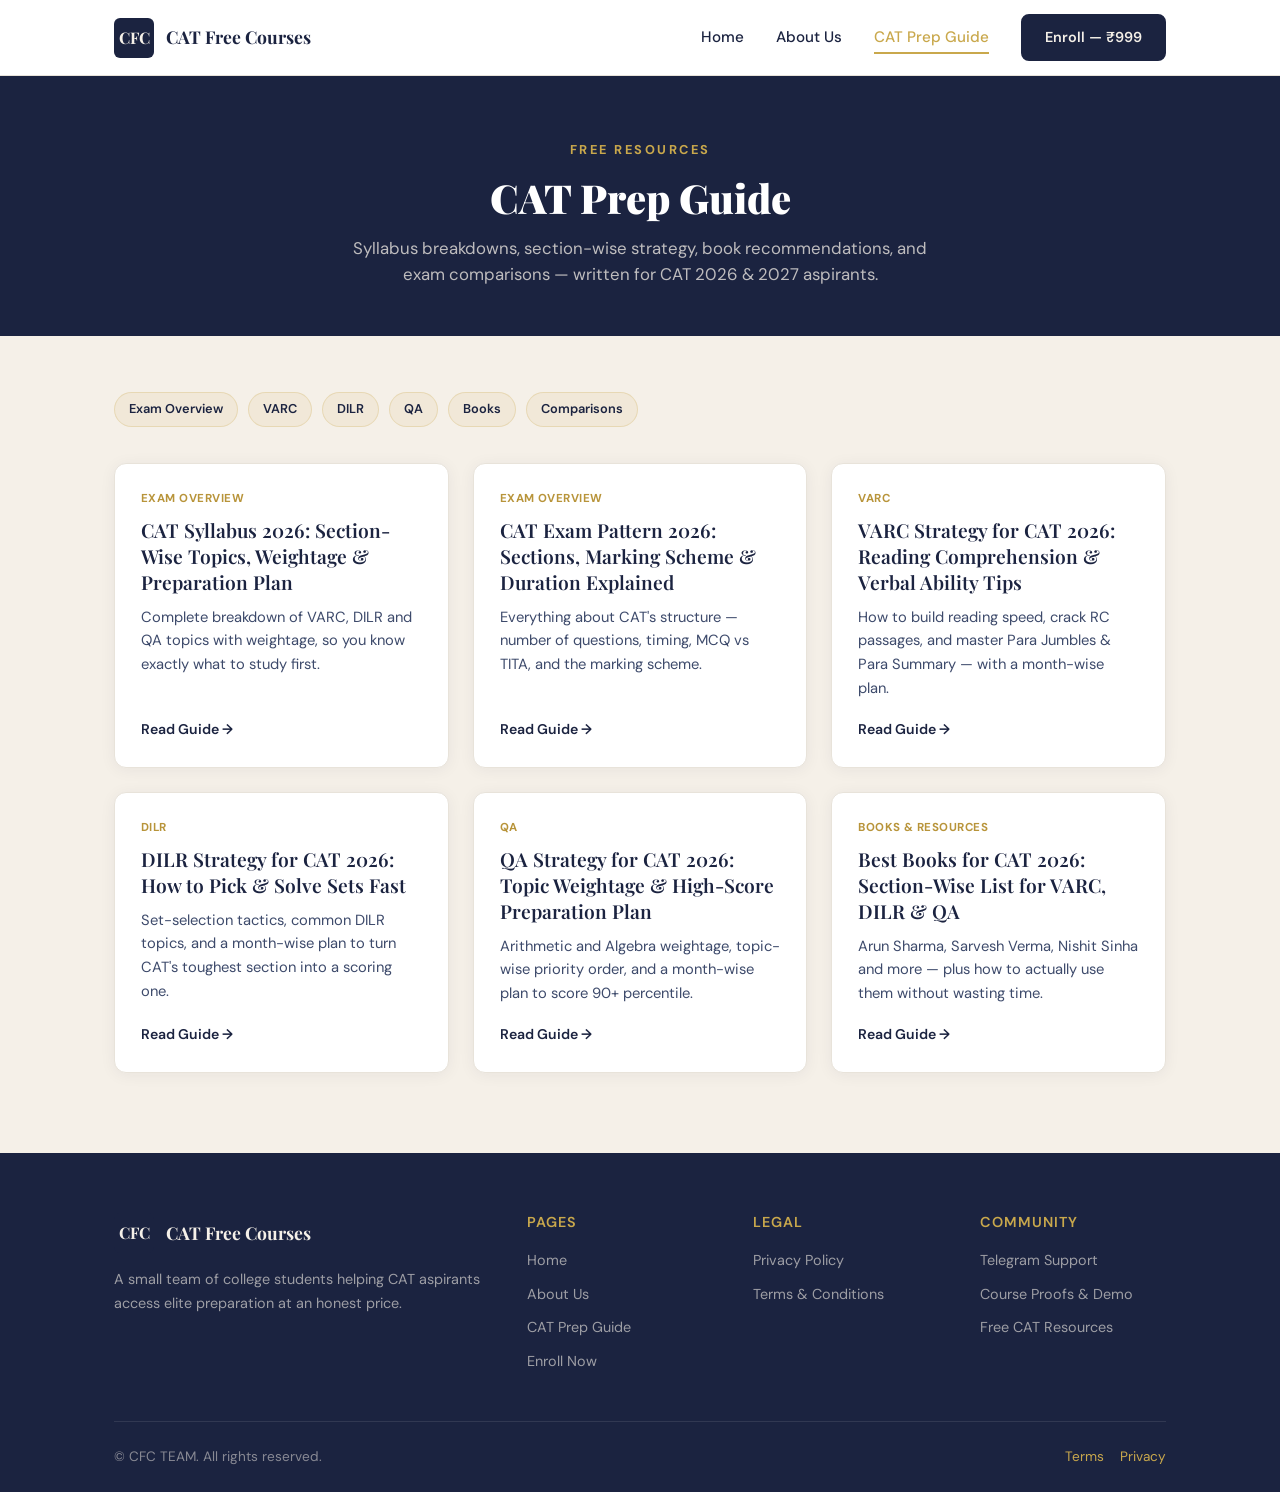
==== commit b1c40b59: "Add QA Strategy and Best Books articles, update blog listing and sitemap" ====
--- a/blog/index.html
+++ b/blog/index.html
@@ -88,6 +88,34 @@
         <a href="cat-exam-pattern-2026.html" class="blog-read-more">Read Guide →</a>
       </div>
 
+      <div class="blog-card">
+        <span class="blog-tag">VARC</span>
+        <h3><a href="varc-strategy-cat-2026.html">VARC Strategy for CAT 2026: Reading Comprehension &amp; Verbal Ability Tips</a></h3>
+        <p>How to build reading speed, crack RC passages, and master Para Jumbles &amp; Para Summary — with a month-wise plan.</p>
+        <a href="varc-strategy-cat-2026.html" class="blog-read-more">Read Guide →</a>
+      </div>
+
+      <div class="blog-card">
+        <span class="blog-tag">DILR</span>
+        <h3><a href="dilr-strategy-cat-2026.html">DILR Strategy for CAT 2026: How to Pick &amp; Solve Sets Fast</a></h3>
+        <p>Set-selection tactics, common DILR topics, and a month-wise plan to turn CAT's toughest section into a scoring one.</p>
+        <a href="dilr-strategy-cat-2026.html" class="blog-read-more">Read Guide →</a>
+      </div>
+
+      <div class="blog-card">
+        <span class="blog-tag">QA</span>
+        <h3><a href="qa-strategy-cat-2026.html">QA Strategy for CAT 2026: Topic Weightage &amp; High-Score Preparation Plan</a></h3>
+        <p>Arithmetic and Algebra weightage, topic-wise priority order, and a month-wise plan to score 90+ percentile.</p>
+        <a href="qa-strategy-cat-2026.html" class="blog-read-more">Read Guide →</a>
+      </div>
+
+      <div class="blog-card">
+        <span class="blog-tag">Books &amp; Resources</span>
+        <h3><a href="best-books-for-cat-2026.html">Best Books for CAT 2026: Section-Wise List for VARC, DILR &amp; QA</a></h3>
+        <p>Arun Sharma, Sarvesh Verma, Nishit Sinha and more — plus how to actually use them without wasting time.</p>
+        <a href="best-books-for-cat-2026.html" class="blog-read-more">Read Guide →</a>
+      </div>
+
     </div>
   </div>
 </section>
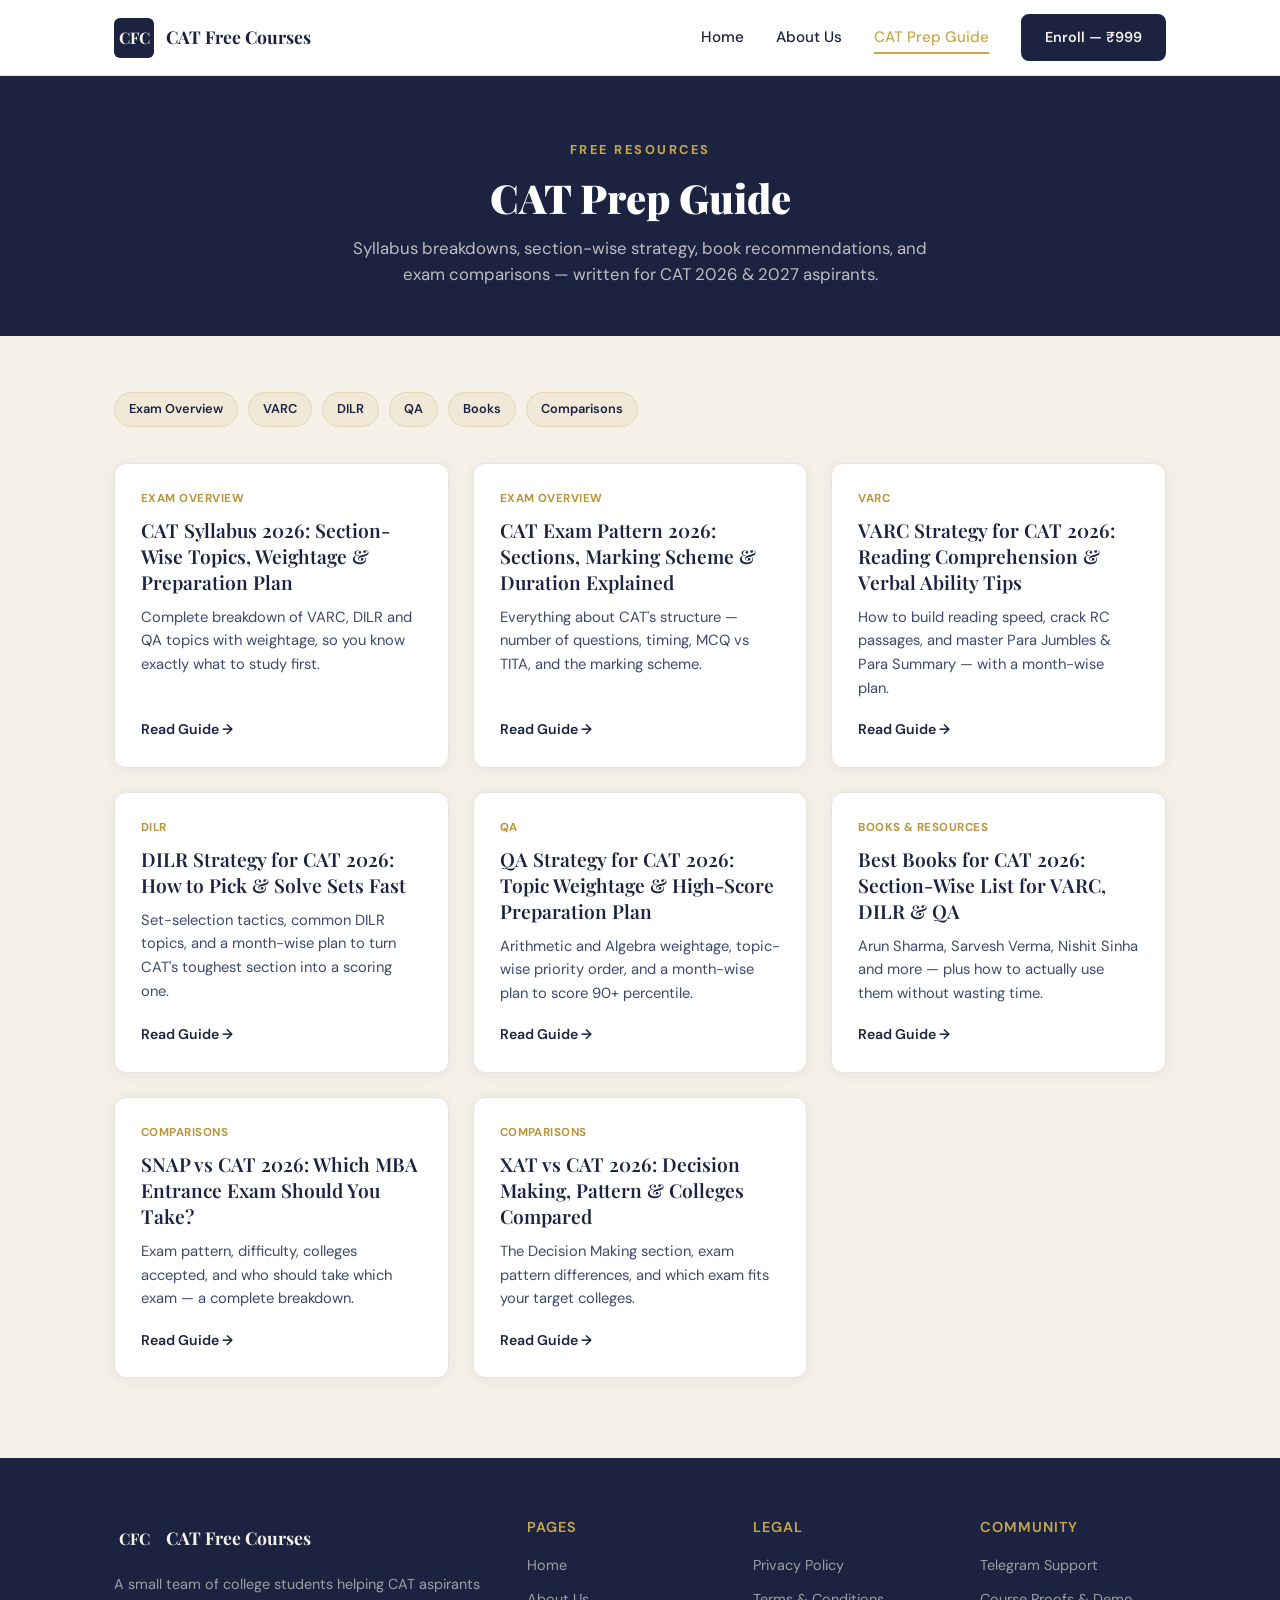
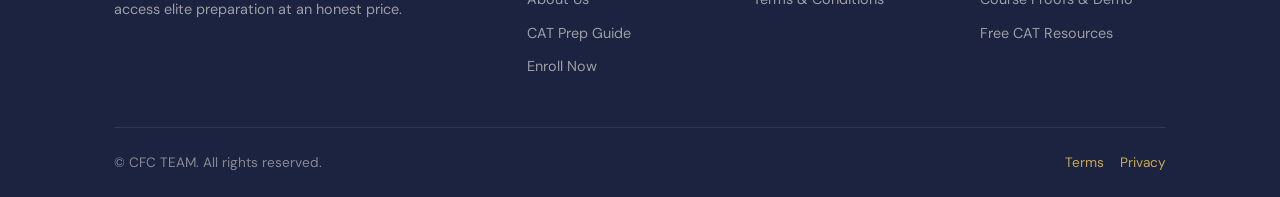
==== commit a9f7c4ee: "Add SNAP vs CAT and XAT vs CAT comparison articles, update blog listing and sitemap" ====
--- a/blog/index.html
+++ b/blog/index.html
@@ -20,7 +20,7 @@
   <link href="https://fonts.googleapis.com/css2?family=DM+Sans:opsz,wght@9..40,400;9..40,500;9..40,600;9..40,700&family=Playfair+Display:wght@700;800;900&display=swap" rel="stylesheet">
   <link rel="stylesheet" href="../style.css">
   <link rel="stylesheet" href="blog-style.css">
-  <script src="../config.js"></script>
+  <script src="../config.js" defer></script>
 <script type="text/javascript">
 (function(c,l,a,r,i,t,y){
 c[a]=c[a]||function(){(c[a].q=c[a].q||[]).push(arguments)};
@@ -116,6 +116,20 @@
         <a href="best-books-for-cat-2026.html" class="blog-read-more">Read Guide →</a>
       </div>
 
+      <div class="blog-card">
+        <span class="blog-tag">Comparisons</span>
+        <h3><a href="snap-vs-cat-2026.html">SNAP vs CAT 2026: Which MBA Entrance Exam Should You Take?</a></h3>
+        <p>Exam pattern, difficulty, colleges accepted, and who should take which exam — a complete breakdown.</p>
+        <a href="snap-vs-cat-2026.html" class="blog-read-more">Read Guide →</a>
+      </div>
+
+      <div class="blog-card">
+        <span class="blog-tag">Comparisons</span>
+        <h3><a href="xat-vs-cat-2026.html">XAT vs CAT 2026: Decision Making, Pattern &amp; Colleges Compared</a></h3>
+        <p>The Decision Making section, exam pattern differences, and which exam fits your target colleges.</p>
+        <a href="xat-vs-cat-2026.html" class="blog-read-more">Read Guide →</a>
+      </div>
+
     </div>
   </div>
 </section>
